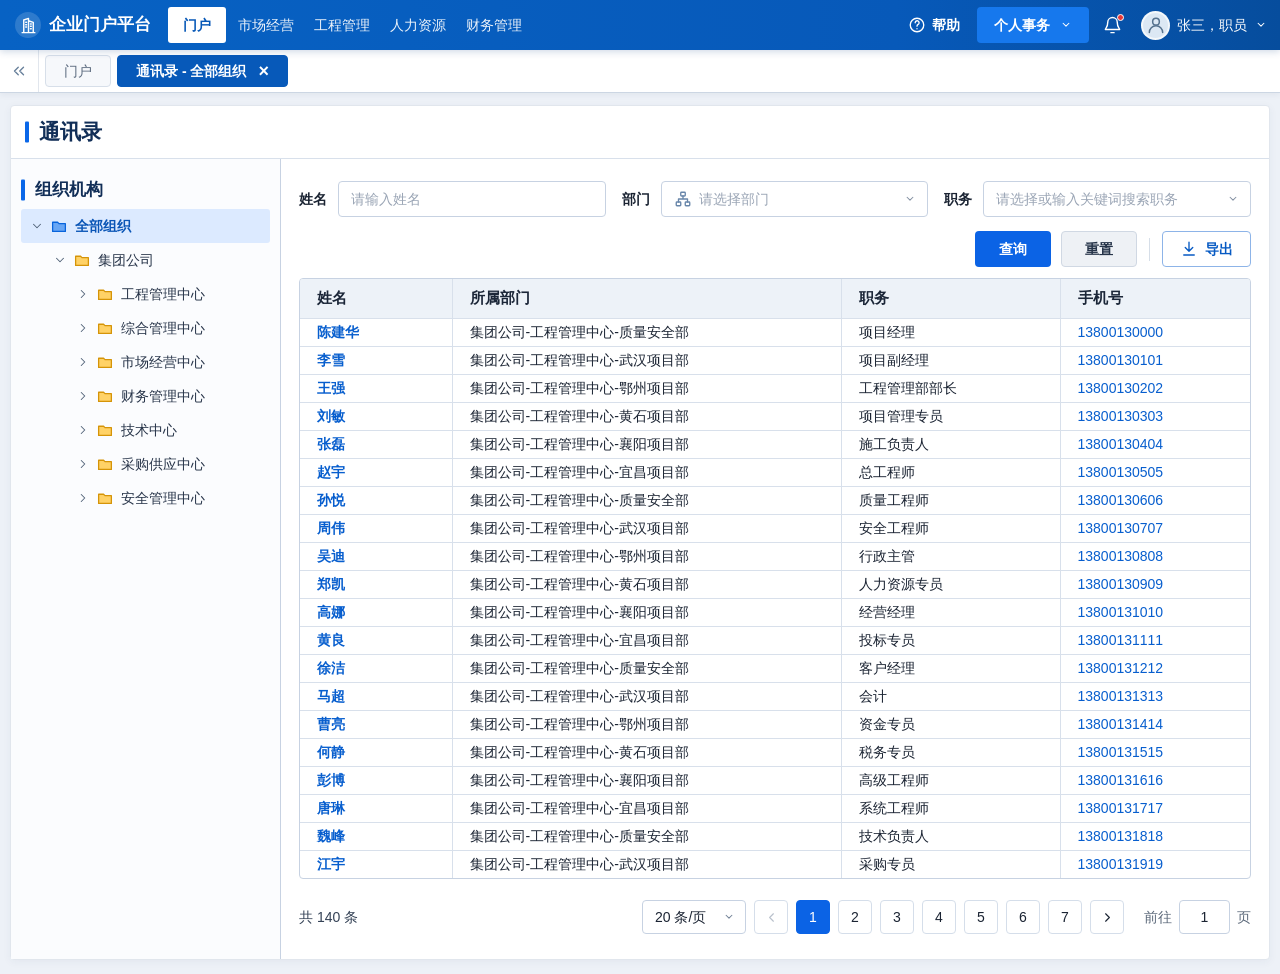
==== index.html @ 8e261357 "feat: add desktop and mobile address book prototypes" ====
<!doctype html>
<html lang="zh-CN">
<head>
  <meta charset="UTF-8">
  <meta name="viewport" content="width=device-width, initial-scale=1.0">
  <meta name="description" content="企业门户个人事务与企业通讯录静态交互原型">
  <title>企业门户平台 - 通讯录</title>
  <link rel="stylesheet" href="./css/styles.css">
</head>
<body>
  <svg class="svg-sprite" aria-hidden="true">
    <symbol id="i-building" viewBox="0 0 24 24"><path d="M4 21h16M6 21V5l6-2v18M18 21V8l-6-2M8.5 8h1M8.5 11h1M8.5 14h1M14.5 10h1M14.5 13h1M14.5 16h1"/></symbol>
    <symbol id="i-chevron-down" viewBox="0 0 24 24"><path d="m7 9 5 5 5-5"/></symbol>
    <symbol id="i-chevron-right" viewBox="0 0 24 24"><path d="m9 6 6 6-6 6"/></symbol>
    <symbol id="i-chevrons-left" viewBox="0 0 24 24"><path d="m11 17-5-5 5-5M18 17l-5-5 5-5"/></symbol>
    <symbol id="i-mail" viewBox="0 0 24 24"><rect x="3" y="5" width="18" height="14" rx="2"/><path d="m4 7 8 6 8-6"/></symbol>
    <symbol id="i-users" viewBox="0 0 24 24"><path d="M16 21v-2a4 4 0 0 0-4-4H6a4 4 0 0 0-4 4v2M9 11a4 4 0 1 0 0-8 4 4 0 0 0 0 8ZM22 21v-2a4 4 0 0 0-3-3.87M16 3.13a4 4 0 0 1 0 7.75"/></symbol>
    <symbol id="i-calendar-check" viewBox="0 0 24 24"><rect x="3" y="5" width="18" height="16" rx="2"/><path d="M16 3v4M8 3v4M3 10h18m-13 5 2 2 5-5"/></symbol>
    <symbol id="i-document" viewBox="0 0 24 24"><path d="M14 2H6a2 2 0 0 0-2 2v16a2 2 0 0 0 2 2h12a2 2 0 0 0 2-2V8Z"/><path d="M14 2v6h6M8 13h8M8 17h6"/></symbol>
    <symbol id="i-help" viewBox="0 0 24 24"><circle cx="12" cy="12" r="9"/><path d="M9.6 9a2.6 2.6 0 1 1 4.65 1.6c-.95.8-2.25 1.25-2.25 2.9M12 17h.01"/></symbol>
    <symbol id="i-bell" viewBox="0 0 24 24"><path d="M18 8a6 6 0 0 0-12 0c0 7-3 7-3 9h18c0-2-3-2-3-9M10 21h4"/></symbol>
    <symbol id="i-folder" viewBox="0 0 24 24"><path d="M3 6h7l2 2h9v11H3z"/></symbol>
    <symbol id="i-org" viewBox="0 0 24 24"><rect x="9" y="3" width="6" height="5" rx="1"/><rect x="3" y="16" width="6" height="5" rx="1"/><rect x="15" y="16" width="6" height="5" rx="1"/><path d="M12 8v4M6 16v-4h12v4"/></symbol>
    <symbol id="i-search" viewBox="0 0 24 24"><circle cx="11" cy="11" r="7"/><path d="m20 20-4-4"/></symbol>
    <symbol id="i-download" viewBox="0 0 24 24"><path d="M12 3v12m0 0 5-5m-5 5-5-5M5 20h14"/></symbol>
    <symbol id="i-close" viewBox="0 0 24 24"><path d="m6 6 12 12M18 6 6 18"/></symbol>
    <symbol id="i-info" viewBox="0 0 24 24"><circle cx="12" cy="12" r="10"/><path d="M12 10v7M12 7h.01"/></symbol>
    <symbol id="i-user" viewBox="0 0 24 24"><circle cx="12" cy="8" r="4"/><path d="M4 21a8 8 0 0 1 16 0"/></symbol>
  </svg>

  <header class="portal-header">
    <div class="brand" aria-label="企业门户平台">
      <span class="brand-mark"><svg><use href="#i-building"/></svg></span>
      <span>企业门户平台</span>
    </div>
    <nav class="main-nav" aria-label="门户主导航">
      <a class="active" href="#portal">门户</a>
      <a href="#marketing">市场经营</a>
      <a href="#engineering">工程管理</a>
      <a href="#human-resources">人力资源</a>
      <a href="#finance">财务管理</a>
    </nav>
    <div class="header-actions">
      <button class="header-link" type="button"><svg><use href="#i-help"/></svg>帮助</button>
      <div class="personal-affairs">
        <button id="affairsTrigger" class="affairs-trigger" type="button" aria-haspopup="menu" aria-expanded="false">
          个人事务 <svg><use href="#i-chevron-down"/></svg>
        </button>
        <div id="affairsDrawer" class="affairs-drawer" role="menu" aria-label="个人事务" hidden>
          <button type="button" role="menuitem" data-route="mail"><svg><use href="#i-mail"/></svg><span>邮箱</span><svg class="item-arrow"><use href="#i-chevron-right"/></svg></button>
          <button class="current" type="button" role="menuitem" data-route="contacts"><svg><use href="#i-users"/></svg><span>通讯录</span><svg class="item-arrow"><use href="#i-chevron-right"/></svg></button>
          <button type="button" role="menuitem" data-route="todo"><svg><use href="#i-calendar-check"/></svg><span>待办</span><svg class="item-arrow"><use href="#i-chevron-right"/></svg></button>
          <button type="button" role="menuitem" data-route="toread"><svg><use href="#i-document"/></svg><span>待阅</span><svg class="item-arrow"><use href="#i-chevron-right"/></svg></button>
        </div>
      </div>
      <button class="icon-button notification-button" type="button" aria-label="通知"><svg><use href="#i-bell"/></svg><span class="notification-dot"></span></button>
      <button class="account-button" type="button"><span class="avatar"><svg><use href="#i-user"/></svg></span><span>张三，职员</span><svg><use href="#i-chevron-down"/></svg></button>
    </div>
  </header>

  <div class="tab-strip" aria-label="当前打开页面">
    <button class="collapse-button" type="button" aria-label="收起侧栏"><svg><use href="#i-chevrons-left"/></svg></button>
    <span class="tab muted">门户</span>
    <span class="tab active">通讯录 - 全部组织 <button type="button" aria-label="关闭通讯录标签">×</button></span>
    <span class="tab-strip-fill"></span>
  </div>

  <main class="page-shell">
    <section class="content-panel" aria-labelledby="pageTitle">
      <div class="page-title-row"><h1 id="pageTitle">通讯录</h1></div>

      <div class="contacts-layout">
        <aside class="organization-panel" aria-labelledby="organizationTitle">
          <h2 id="organizationTitle">组织机构</h2>
          <div id="organizationTree" class="organization-tree" role="tree" aria-label="组织机构树"></div>
        </aside>

        <section class="contacts-main" aria-label="通讯录查询与人员列表">
          <form id="searchForm" class="search-form" autocomplete="off">
            <label class="field name-field"><span>姓名</span><input id="nameInput" type="search" placeholder="请输入姓名"></label>
            <div class="field department-field">
              <span>部门</span>
              <div class="select-wrap">
                <button id="departmentTrigger" class="select-control" type="button" aria-haspopup="tree" aria-expanded="false">
                  <span class="select-leading"><svg><use href="#i-org"/></svg><span id="departmentText" class="placeholder">请选择部门</span></span>
                  <svg><use href="#i-chevron-down"/></svg>
                </button>
                <div id="departmentPopover" class="select-popover department-popover" hidden>
                  <div id="departmentPickerTree" class="picker-tree" role="tree" aria-label="选择部门"></div>
                </div>
              </div>
            </div>
            <div class="field position-field">
              <span>职务</span>
              <div class="select-wrap">
                <input id="positionInput" class="searchable-select" type="search" placeholder="请选择或输入关键词搜索职务" aria-haspopup="listbox" aria-expanded="false">
                <svg class="select-chevron"><use href="#i-chevron-down"/></svg>
                <div id="positionPopover" class="select-popover position-popover" role="listbox" hidden></div>
              </div>
            </div>
            <div class="search-actions">
              <button class="btn btn-primary" type="submit">查询</button>
              <button id="resetButton" class="btn btn-secondary" type="button">重置</button>
              <span class="action-divider" aria-hidden="true"></span>
              <button id="exportButton" class="btn btn-outline" type="button"><svg><use href="#i-download"/></svg>导出</button>
            </div>
          </form>

          <div id="listHeading" class="list-heading" hidden><h2>在岗人员 <span id="resultCountHeading"></span></h2></div>

          <div class="table-wrap">
            <table class="contacts-table">
              <colgroup><col class="col-name"><col class="col-department"><col class="col-position"><col class="col-mobile"></colgroup>
              <thead><tr><th scope="col">姓名</th><th scope="col">所属部门</th><th scope="col">职务</th><th scope="col">手机号</th></tr></thead>
              <tbody id="contactsBody"></tbody>
            </table>
            <div id="tableLoading" class="table-state" hidden><span class="loading-spinner"></span>正在加载在岗人员...</div>
            <div id="emptyState" class="table-state empty-state" hidden>未找到符合当前条件的在岗人员</div>
          </div>

          <div class="pagination-bar" aria-label="通讯录分页">
            <div id="totalCount" class="total-count">共 0 条</div>
            <div class="pagination-controls">
              <label class="page-size-control"><select id="pageSizeSelect" aria-label="每页条数"><option value="20">20 条/页</option><option value="50">50 条/页</option><option value="100">100 条/页</option></select><svg><use href="#i-chevron-down"/></svg></label>
              <button id="prevPage" class="page-button arrow" type="button" aria-label="上一页"><svg><use href="#i-chevron-right"/></svg></button>
              <div id="pageNumbers" class="page-numbers"></div>
              <button id="nextPage" class="page-button arrow" type="button" aria-label="下一页"><svg><use href="#i-chevron-right"/></svg></button>
              <label class="page-jump">前往 <input id="pageJumpInput" type="number" min="1" value="1" aria-label="跳转页码"> 页</label>
            </div>
          </div>
        </section>
      </div>
    </section>
  </main>

  <div id="exportModal" class="modal-backdrop" hidden>
    <section class="dialog" role="dialog" aria-modal="true" aria-labelledby="exportDialogTitle" aria-describedby="exportDialogDescription">
      <header class="dialog-header"><h2 id="exportDialogTitle">导出通讯录</h2><button id="closeExportModal" class="dialog-close" type="button" aria-label="关闭"><svg><use href="#i-close"/></svg></button></header>
      <div class="dialog-body">
        <span class="dialog-info"><svg><use href="#i-info"/></svg></span>
        <div><p id="exportDialogDescription" class="dialog-question"></p><p>导出范围不受当前分页限制。</p><p>导出字段为：姓名、所属部门、职务、手机号。</p></div>
      </div>
      <footer class="dialog-footer"><button id="cancelExport" class="btn btn-secondary" type="button">取消</button><button id="confirmExport" class="btn btn-primary" type="button">确认导出</button></footer>
    </section>
  </div>

  <div id="toast" class="toast" role="status" aria-live="polite" hidden></div>
  <script src="./js/app.js"></script>
</body>
</html>
---- css/styles.css ----
:root {
  --portal-blue: #0759b9;
  --portal-blue-deep: #064a9d;
  --primary: #0b63e5;
  --primary-hover: #0756ca;
  --primary-soft: #e8f2ff;
  --primary-pale: #f0f6ff;
  --text: #1b2433;
  --muted: #677386;
  --placeholder: #9aa5b5;
  --border: #d8e0eb;
  --border-strong: #c7d2e2;
  --table-head: #edf2f8;
  --page-bg: #edf1f7;
  --white: #fff;
  --danger: #e63737;
  --shadow-dropdown: 0 8px 22px rgba(18, 39, 71, .22);
  --shadow-modal: 0 16px 44px rgba(17, 35, 63, .24);
}

* { box-sizing: border-box; }
html { color-scheme: light; }
body { margin: 0; min-width: 1180px; background: var(--page-bg); color: var(--text); font: 14px/1.45 "Microsoft YaHei", "PingFang SC", Arial, sans-serif; }
button, input, select { font: inherit; }
button { color: inherit; }
button, a, input, select { -webkit-tap-highlight-color: transparent; }
button:focus-visible, a:focus-visible, input:focus-visible, select:focus-visible { outline: 3px solid rgba(26, 120, 255, .24); outline-offset: 1px; }
::selection { background: #b9d7ff; color: #083f88; }
::-webkit-scrollbar { width: 10px; height: 10px; }
::-webkit-scrollbar-thumb { background: #b9c6d8; border: 3px solid transparent; border-radius: 8px; background-clip: padding-box; }
::-webkit-scrollbar-track { background: #f4f6f9; }
.svg-sprite { position: absolute; width: 0; height: 0; overflow: hidden; }
svg { width: 1em; height: 1em; fill: none; stroke: currentColor; stroke-width: 1.8; stroke-linecap: round; stroke-linejoin: round; }

.portal-header { position: relative; z-index: 30; display: flex; align-items: stretch; height: 50px; color: #fff; background: linear-gradient(90deg, #0762c4 0%, #0759b9 70%, #064d9d 100%); box-shadow: 0 2px 7px rgba(0, 53, 122, .18); }
.brand { display: flex; align-items: center; flex: 0 0 154px; gap: 8px; padding: 0 15px; font-size: 17px; font-weight: 700; white-space: nowrap; }
.brand-mark { display: grid; place-items: center; width: 26px; height: 26px; border-radius: 50%; color: #fff; background: rgba(255,255,255,.16); }
.brand-mark svg { width: 19px; height: 19px; }
.main-nav { display: flex; align-items: stretch; min-width: 0; }
.main-nav a { display: flex; align-items: center; padding: 0 15px; color: rgba(255,255,255,.92); font-size: 15px; text-decoration: none; white-space: nowrap; }
.main-nav a:hover { background: rgba(255,255,255,.1); }
.main-nav a.active { margin: 7px 2px; padding: 0 15px; border-radius: 3px; background: #fff; color: #0758b7; font-weight: 700; }
.header-actions { display: flex; align-items: center; gap: 3px; margin-left: auto; padding-right: 10px; white-space: nowrap; }
.header-link, .affairs-trigger, .icon-button, .account-button { border: 0; background: transparent; color: #fff; cursor: pointer; }
.header-link { display: flex; align-items: center; gap: 6px; height: 34px; padding: 0 14px; font-weight: 700; }
.header-link svg { width: 18px; height: 18px; }
.personal-affairs { position: relative; }
.affairs-trigger { display: flex; align-items: center; justify-content: center; gap: 9px; height: 36px; min-width: 112px; padding: 0 15px; border-radius: 4px; background: #1678ed; font-weight: 700; }
.affairs-trigger:hover, .affairs-trigger[aria-expanded="true"] { background: #2185f4; }
.affairs-trigger svg, .account-button > svg { width: 14px; height: 14px; }
.affairs-drawer { position: absolute; top: 43px; right: -48px; z-index: 40; width: 182px; padding: 6px 0; border: 1px solid #dbe2ec; border-radius: 4px; background: #fff; box-shadow: var(--shadow-dropdown); }
.affairs-drawer::before { content: ""; position: absolute; top: -7px; right: 88px; width: 13px; height: 13px; border-top: 1px solid #dbe2ec; border-left: 1px solid #dbe2ec; background: #fff; transform: rotate(45deg); }
.affairs-drawer button { position: relative; z-index: 1; display: grid; grid-template-columns: 27px 1fr 18px; align-items: center; width: 100%; min-height: 50px; padding: 0 18px; border: 0; background: #fff; color: #172033; text-align: left; cursor: pointer; }
.affairs-drawer button:hover, .affairs-drawer button.current { background: var(--primary-soft); }
.affairs-drawer button > svg:first-child { width: 22px; height: 22px; color: #0b68ed; }
.affairs-drawer button span { font-size: 16px; font-weight: 700; }
.affairs-drawer .item-arrow { width: 15px; height: 15px; color: #768399; }
.icon-button { position: relative; display: grid; place-items: center; width: 40px; height: 38px; }
.icon-button svg { width: 19px; height: 19px; }
.notification-dot { position: absolute; top: 8px; right: 8px; width: 7px; height: 7px; border: 1px solid #fff; border-radius: 50%; background: var(--danger); }
.account-button { display: flex; align-items: center; gap: 7px; height: 40px; padding: 0 2px 0 6px; }
.avatar { display: grid; place-items: center; width: 29px; height: 29px; border: 2px solid rgba(255,255,255,.7); border-radius: 50%; background: #dce8f4; color: #56728e; }
.avatar svg { width: 20px; height: 20px; }

.tab-strip { display: flex; align-items: center; height: 43px; border-bottom: 1px solid #ccd6e3; background: #fff; box-shadow: 0 2px 6px rgba(27, 52, 86, .06); }
.collapse-button { display: grid; place-items: center; width: 39px; height: 100%; border: 0; border-right: 1px solid #e1e6ed; background: #fff; color: #68809b; cursor: pointer; }
.collapse-button svg { width: 18px; height: 18px; }
.tab { display: flex; align-items: center; height: 32px; margin-left: 6px; padding: 0 18px; border: 1px solid #d7dfe9; border-radius: 4px; color: #5c6b7f; background: #f6f8fb; }
.tab.active { color: #fff; border-color: #0759b9; background: #0759b9; font-weight: 700; }
.tab button { margin-left: 12px; padding: 0; border: 0; background: transparent; color: inherit; font-size: 18px; line-height: 1; cursor: pointer; }
.tab-strip-fill { flex: 1; }

.page-shell { min-height: calc(100vh - 93px); padding: 12px 10px 14px; }
.content-panel { min-height: calc(100vh - 119px); border: 1px solid #e1e6ed; border-radius: 4px; background: #fff; box-shadow: 0 2px 9px rgba(31, 58, 91, .05); }
.page-title-row { height: 53px; padding: 0 14px; border-bottom: 1px solid var(--border); }
.page-title-row h1, .organization-panel h2, .list-heading h2 { position: relative; margin: 0; color: #112e57; font-weight: 700; }
.page-title-row h1 { display: flex; align-items: center; height: 100%; padding-left: 14px; font-size: 21px; }
.page-title-row h1::before, .organization-panel h2::before, .list-heading h2::before { content: ""; position: absolute; left: 0; top: 50%; width: 4px; height: 21px; border-radius: 1px; background: #0a67e8; transform: translateY(-50%); }
.contacts-layout { display: grid; grid-template-columns: 300px minmax(0, 1fr); min-height: calc(100vh - 173px); }
.organization-panel { padding: 12px 10px; border-right: 1px solid var(--border-strong); background: #fbfcfe; }
.organization-panel h2 { height: 38px; padding-left: 14px; font-size: 17px; line-height: 38px; }
.contacts-main { display: flex; min-width: 0; padding: 12px 18px 16px; flex-direction: column; }

.organization-tree, .picker-tree { color: #273449; user-select: none; }
.tree-node-row { display: flex; align-items: center; height: 34px; border-radius: 3px; cursor: pointer; }
.tree-node-row:hover { background: #eef5ff; }
.tree-node-row.selected { color: #0a55b6; background: #dceaff; font-weight: 700; }
.tree-expander { display: grid; place-items: center; flex: 0 0 24px; height: 100%; padding: 0; border: 0; background: transparent; color: #536479; cursor: pointer; }
.tree-expander svg { width: 14px; height: 14px; transition: transform .16s ease-out; }
.tree-expander.expanded svg { transform: rotate(90deg); }
.tree-expander.leaf { cursor: default; }
.tree-expander.leaf svg { visibility: hidden; }
.tree-icon { flex: 0 0 20px; width: 17px; height: 17px; margin-right: 6px; color: #e6a413; fill: #ffd267; stroke: #d59408; }
.tree-icon.all { color: #0864dc; fill: #68a6f4; stroke: #0864dc; }
.tree-label { overflow: hidden; padding-right: 8px; text-overflow: ellipsis; white-space: nowrap; }

.search-form { position: relative; z-index: 12; display: grid; grid-template-columns: minmax(190px, .72fr) minmax(260px, 1.05fr) minmax(290px, 1.12fr) auto; gap: 20px; align-items: end; min-height: 54px; margin-bottom: 11px; }
.field { display: grid; grid-template-columns: auto minmax(0, 1fr); align-items: center; gap: 11px; min-width: 0; }
.field > span { font-weight: 700; white-space: nowrap; }
.field input, .select-control, .page-size-control select, .page-jump input { border: 1px solid var(--border-strong); border-radius: 4px; background: #fff; color: var(--text); transition: border-color .14s ease-out, box-shadow .14s ease-out; }
.field input { min-width: 0; width: 100%; height: 36px; padding: 0 12px; }
.field input::placeholder { color: var(--placeholder); }
.field input:focus, .select-control:focus, .page-size-control select:focus, .page-jump input:focus { border-color: #478fe9; outline: 0; box-shadow: 0 0 0 3px rgba(43, 129, 235, .13); }
.select-wrap { position: relative; min-width: 0; }
.select-control { display: flex; align-items: center; justify-content: space-between; width: 100%; height: 36px; padding: 0 10px 0 12px; cursor: pointer; }
.select-control > svg { flex: 0 0 14px; width: 14px; height: 14px; color: #8390a2; }
.select-leading { display: flex; min-width: 0; align-items: center; gap: 7px; }
.select-leading svg { flex: 0 0 18px; width: 18px; height: 18px; color: #6785a9; }
.select-leading > span { overflow: hidden; text-overflow: ellipsis; white-space: nowrap; }
.placeholder { color: var(--placeholder); }
.searchable-select { padding-right: 32px !important; }
.select-chevron { position: absolute; top: 11px; right: 11px; width: 14px; height: 14px; color: #8390a2; pointer-events: none; }
.select-popover { position: absolute; z-index: 20; top: calc(100% + 5px); left: 0; right: 0; max-height: 310px; overflow: auto; border: 1px solid #d7e0ec; border-radius: 4px; background: #fff; box-shadow: var(--shadow-dropdown); }
.department-popover { min-width: 310px; padding: 8px; }
.picker-tree .tree-node-row { height: 32px; }
.picker-tree .tree-node-row.picked { color: #075ac3; background: #e6f1ff; font-weight: 700; }
.position-popover { padding: 5px 0; }
.position-option { display: block; width: 100%; min-height: 34px; padding: 7px 12px; border: 0; background: #fff; text-align: left; cursor: pointer; }
.position-option:hover, .position-option[aria-selected="true"] { color: #075ac3; background: #eaf3ff; }
.position-empty { padding: 13px; color: var(--muted); text-align: center; }
.search-actions { display: flex; align-items: center; gap: 10px; padding-bottom: 9px; white-space: nowrap; }
.btn { display: inline-flex; align-items: center; justify-content: center; gap: 7px; height: 36px; min-width: 76px; padding: 0 17px; border: 1px solid transparent; border-radius: 4px; font-weight: 700; cursor: pointer; transition: background-color .14s ease-out, border-color .14s ease-out; }
.btn-primary { color: #fff; background: var(--primary); }
.btn-primary:hover { background: var(--primary-hover); }
.btn-secondary { color: #263449; border-color: #d0d8e3; background: #eef1f5; }
.btn-secondary:hover { background: #e3e8ef; }
.btn-outline { color: #075ac3; border-color: #8db4e8; background: #fff; }
.btn-outline:hover { background: #edf5ff; }
.btn-outline svg { width: 18px; height: 18px; }
.action-divider { width: 1px; height: 23px; margin: 0 2px; background: #d6dee8; }

.list-heading { height: 34px; }
.list-heading h2 { padding-left: 13px; font-size: 16px; line-height: 30px; }
.list-heading h2::before { height: 19px; }
.list-heading h2 span { color: #5d6b7e; font-size: 14px; font-weight: 400; }
.table-wrap { position: relative; min-height: 432px; overflow: hidden; border: 1px solid var(--border-strong); border-radius: 4px; }
.contacts-table { width: 100%; table-layout: fixed; border-collapse: collapse; }
.contacts-table .col-name { width: 16%; }
.contacts-table .col-department { width: 41%; }
.contacts-table .col-position { width: 23%; }
.contacts-table .col-mobile { width: 20%; }
.contacts-table th, .contacts-table td { height: 28px; padding: 0 24px; border-right: 1px solid var(--border); border-bottom: 1px solid var(--border); text-align: left; }
.contacts-table th:last-child, .contacts-table td:last-child { border-right: 0; }
.contacts-table th { height: 39px; color: #1b2638; background: var(--table-head); font-size: 15px; font-weight: 700; }
.contacts-table tbody tr:hover { background: #f5f9ff; }
.contacts-table tbody tr:last-child td { border-bottom: 0; }
.name-cell { color: #075ece; font-weight: 700; }
.department-cell > span { display: block; overflow: hidden; text-overflow: ellipsis; white-space: nowrap; }
.mobile-link { padding: 0; border: 0; background: transparent; color: #075ece; cursor: pointer; font-variant-numeric: tabular-nums; }
.mobile-link:hover { text-decoration: underline; text-underline-offset: 3px; }
.table-state { position: absolute; inset: 40px 0 0; display: flex; align-items: center; justify-content: center; gap: 10px; color: var(--muted); background: rgba(255,255,255,.88); }
.table-state[hidden] { display: none; }
.loading-spinner { width: 20px; height: 20px; border: 2px solid #c8d9ef; border-top-color: #0a67e8; border-radius: 50%; animation: spin .7s linear infinite; }
@keyframes spin { to { transform: rotate(360deg); } }
.empty-state { background: #fff; }

.pagination-bar { display: flex; align-items: center; justify-content: space-between; min-height: 64px; padding-top: 12px; }
.total-count { color: #334155; font-variant-numeric: tabular-nums; }
.pagination-controls { display: flex; align-items: center; gap: 8px; }
.page-size-control { position: relative; display: block; }
.page-size-control select { width: 104px; height: 34px; padding: 0 30px 0 12px; appearance: none; cursor: pointer; }
.page-size-control svg { position: absolute; top: 10px; right: 10px; width: 14px; height: 14px; color: #748398; pointer-events: none; }
.page-button { min-width: 34px; height: 34px; padding: 0 9px; border: 1px solid #d5deea; border-radius: 4px; background: #fff; cursor: pointer; font-variant-numeric: tabular-nums; }
.page-button:hover:not(:disabled) { color: #075ac3; border-color: #91b9ec; background: #f3f8ff; }
.page-button.active { color: #fff; border-color: var(--primary); background: var(--primary); }
.page-button:disabled { color: #b9c1cc; cursor: not-allowed; }
.page-button.arrow { display: grid; place-items: center; padding: 0; }
.page-button.arrow svg { width: 15px; height: 15px; }
#prevPage svg { transform: rotate(180deg); }
.page-numbers { display: flex; gap: 8px; }
.page-ellipsis { display: grid; place-items: center; min-width: 22px; height: 34px; color: #66758a; }
.page-jump { display: flex; align-items: center; gap: 7px; margin-left: 12px; color: #5c697a; white-space: nowrap; }
.page-jump input { width: 51px; height: 34px; padding: 0 5px; text-align: center; font-variant-numeric: tabular-nums; }
.page-jump input::-webkit-inner-spin-button { display: none; }

.modal-backdrop { position: fixed; inset: 0; z-index: 100; display: grid; place-items: center; background: rgba(26, 38, 57, .42); }
.modal-backdrop[hidden] { display: none; }
.dialog { width: 525px; border-radius: 5px; background: #fff; box-shadow: var(--shadow-modal); animation: dialog-in .18s cubic-bezier(.22,.72,.25,1); }
@keyframes dialog-in { from { opacity: .2; transform: translateY(8px) scale(.985); } }
.dialog-header { display: flex; align-items: center; justify-content: space-between; height: 62px; padding: 0 24px; border-bottom: 1px solid #dfe5ec; }
.dialog-header h2 { margin: 0; color: #172b4a; font-size: 20px; }
.dialog-close { display: grid; place-items: center; width: 34px; height: 34px; border: 0; background: transparent; color: #607086; cursor: pointer; }
.dialog-close svg { width: 20px; height: 20px; }
.dialog-body { display: grid; grid-template-columns: 44px 1fr; gap: 12px; min-height: 143px; padding: 25px 28px 18px 42px; }
.dialog-info { display: grid; place-items: center; width: 37px; height: 37px; border-radius: 50%; color: #fff; background: #4c91f4; }
.dialog-info svg { width: 24px; height: 24px; }
.dialog-body p { margin: 7px 0; color: #5c6879; }
.dialog-body .dialog-question { margin-top: 2px; color: #172033; font-size: 17px; font-weight: 700; }
.dialog-footer { display: flex; justify-content: flex-end; gap: 12px; padding: 0 22px 20px; }
.toast { position: fixed; z-index: 120; left: 50%; top: 76px; min-width: 170px; padding: 11px 18px; border-radius: 4px; background: rgba(31, 42, 58, .94); color: #fff; text-align: center; box-shadow: 0 7px 20px rgba(11, 28, 52, .2); transform: translateX(-50%); animation: toast-in .18s ease-out; }
.toast[hidden] { display: none; }
@keyframes toast-in { from { opacity: 0; transform: translate(-50%, -8px); } }

@media (max-width: 1400px) {
  .main-nav a { padding-inline: 10px; font-size: 14px; }
  .brand { flex-basis: 145px; }
  .contacts-layout { grid-template-columns: 270px minmax(0, 1fr); }
  .search-form {
    grid-template-columns: repeat(3, minmax(0, 1fr));
    gap: 12px 16px;
    min-height: 96px;
    padding-top: 8px;
  }
  .search-actions {
    grid-column: 1 / -1;
    justify-content: flex-end;
    min-width: 0;
    padding-bottom: 0;
  }
  .contacts-table th, .contacts-table td { padding-inline: 17px; }
}
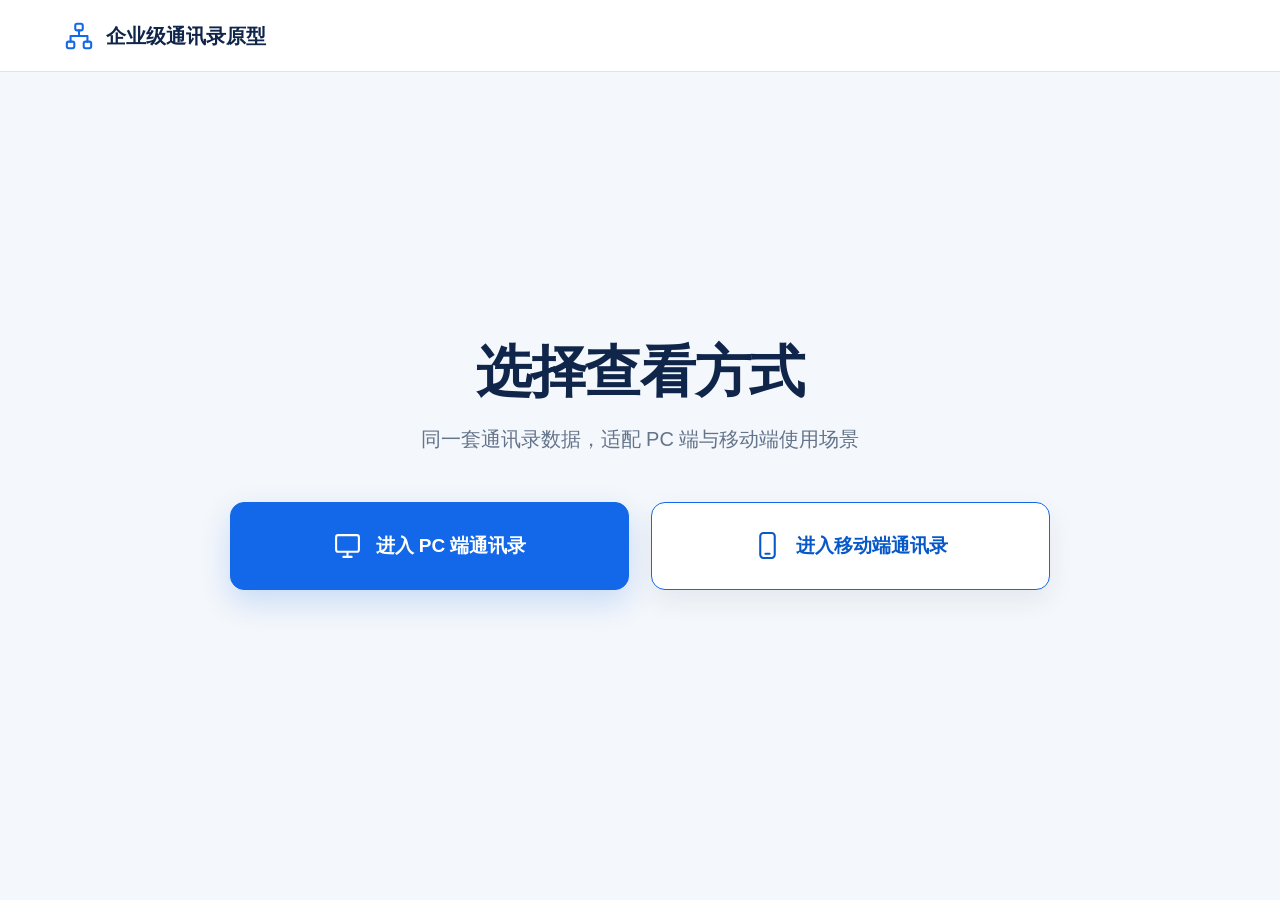
==== commit 45195f54: "feat: add prototype selector and mobile app-center flow" ====
--- a/index.html
+++ b/index.html
@@ -3,148 +3,39 @@
 <head>
   <meta charset="UTF-8">
   <meta name="viewport" content="width=device-width, initial-scale=1.0">
-  <meta name="description" content="企业门户个人事务与企业通讯录静态交互原型">
-  <title>企业门户平台 - 通讯录</title>
-  <link rel="stylesheet" href="./css/styles.css">
+  <meta name="description" content="企业级通讯录 PC 端与移动端原型统一入口">
+  <meta name="theme-color" content="#ffffff">
+  <title>企业级通讯录原型</title>
+  <link rel="stylesheet" href="./css/prototype-entry.css">
 </head>
 <body>
-  <svg class="svg-sprite" aria-hidden="true">
-    <symbol id="i-building" viewBox="0 0 24 24"><path d="M4 21h16M6 21V5l6-2v18M18 21V8l-6-2M8.5 8h1M8.5 11h1M8.5 14h1M14.5 10h1M14.5 13h1M14.5 16h1"/></symbol>
-    <symbol id="i-chevron-down" viewBox="0 0 24 24"><path d="m7 9 5 5 5-5"/></symbol>
-    <symbol id="i-chevron-right" viewBox="0 0 24 24"><path d="m9 6 6 6-6 6"/></symbol>
-    <symbol id="i-chevrons-left" viewBox="0 0 24 24"><path d="m11 17-5-5 5-5M18 17l-5-5 5-5"/></symbol>
-    <symbol id="i-mail" viewBox="0 0 24 24"><rect x="3" y="5" width="18" height="14" rx="2"/><path d="m4 7 8 6 8-6"/></symbol>
-    <symbol id="i-users" viewBox="0 0 24 24"><path d="M16 21v-2a4 4 0 0 0-4-4H6a4 4 0 0 0-4 4v2M9 11a4 4 0 1 0 0-8 4 4 0 0 0 0 8ZM22 21v-2a4 4 0 0 0-3-3.87M16 3.13a4 4 0 0 1 0 7.75"/></symbol>
-    <symbol id="i-calendar-check" viewBox="0 0 24 24"><rect x="3" y="5" width="18" height="16" rx="2"/><path d="M16 3v4M8 3v4M3 10h18m-13 5 2 2 5-5"/></symbol>
-    <symbol id="i-document" viewBox="0 0 24 24"><path d="M14 2H6a2 2 0 0 0-2 2v16a2 2 0 0 0 2 2h12a2 2 0 0 0 2-2V8Z"/><path d="M14 2v6h6M8 13h8M8 17h6"/></symbol>
-    <symbol id="i-help" viewBox="0 0 24 24"><circle cx="12" cy="12" r="9"/><path d="M9.6 9a2.6 2.6 0 1 1 4.65 1.6c-.95.8-2.25 1.25-2.25 2.9M12 17h.01"/></symbol>
-    <symbol id="i-bell" viewBox="0 0 24 24"><path d="M18 8a6 6 0 0 0-12 0c0 7-3 7-3 9h18c0-2-3-2-3-9M10 21h4"/></symbol>
-    <symbol id="i-folder" viewBox="0 0 24 24"><path d="M3 6h7l2 2h9v11H3z"/></symbol>
-    <symbol id="i-org" viewBox="0 0 24 24"><rect x="9" y="3" width="6" height="5" rx="1"/><rect x="3" y="16" width="6" height="5" rx="1"/><rect x="15" y="16" width="6" height="5" rx="1"/><path d="M12 8v4M6 16v-4h12v4"/></symbol>
-    <symbol id="i-search" viewBox="0 0 24 24"><circle cx="11" cy="11" r="7"/><path d="m20 20-4-4"/></symbol>
-    <symbol id="i-download" viewBox="0 0 24 24"><path d="M12 3v12m0 0 5-5m-5 5-5-5M5 20h14"/></symbol>
-    <symbol id="i-close" viewBox="0 0 24 24"><path d="m6 6 12 12M18 6 6 18"/></symbol>
-    <symbol id="i-info" viewBox="0 0 24 24"><circle cx="12" cy="12" r="10"/><path d="M12 10v7M12 7h.01"/></symbol>
-    <symbol id="i-user" viewBox="0 0 24 24"><circle cx="12" cy="8" r="4"/><path d="M4 21a8 8 0 0 1 16 0"/></symbol>
-  </svg>
-
-  <header class="portal-header">
-    <div class="brand" aria-label="企业门户平台">
-      <span class="brand-mark"><svg><use href="#i-building"/></svg></span>
-      <span>企业门户平台</span>
-    </div>
-    <nav class="main-nav" aria-label="门户主导航">
-      <a class="active" href="#portal">门户</a>
-      <a href="#marketing">市场经营</a>
-      <a href="#engineering">工程管理</a>
-      <a href="#human-resources">人力资源</a>
-      <a href="#finance">财务管理</a>
-    </nav>
-    <div class="header-actions">
-      <button class="header-link" type="button"><svg><use href="#i-help"/></svg>帮助</button>
-      <div class="personal-affairs">
-        <button id="affairsTrigger" class="affairs-trigger" type="button" aria-haspopup="menu" aria-expanded="false">
-          个人事务 <svg><use href="#i-chevron-down"/></svg>
-        </button>
-        <div id="affairsDrawer" class="affairs-drawer" role="menu" aria-label="个人事务" hidden>
-          <button type="button" role="menuitem" data-route="mail"><svg><use href="#i-mail"/></svg><span>邮箱</span><svg class="item-arrow"><use href="#i-chevron-right"/></svg></button>
-          <button class="current" type="button" role="menuitem" data-route="contacts"><svg><use href="#i-users"/></svg><span>通讯录</span><svg class="item-arrow"><use href="#i-chevron-right"/></svg></button>
-          <button type="button" role="menuitem" data-route="todo"><svg><use href="#i-calendar-check"/></svg><span>待办</span><svg class="item-arrow"><use href="#i-chevron-right"/></svg></button>
-          <button type="button" role="menuitem" data-route="toread"><svg><use href="#i-document"/></svg><span>待阅</span><svg class="item-arrow"><use href="#i-chevron-right"/></svg></button>
-        </div>
-      </div>
-      <button class="icon-button notification-button" type="button" aria-label="通知"><svg><use href="#i-bell"/></svg><span class="notification-dot"></span></button>
-      <button class="account-button" type="button"><span class="avatar"><svg><use href="#i-user"/></svg></span><span>张三，职员</span><svg><use href="#i-chevron-down"/></svg></button>
-    </div>
+  <header class="entry-header">
+    <a class="entry-brand" href="./index.html" aria-label="企业级通讯录原型首页">
+      <svg viewBox="0 0 32 32" aria-hidden="true">
+        <rect x="12" y="3" width="8" height="7" rx="2"></rect>
+        <rect x="3" y="22" width="8" height="7" rx="2"></rect>
+        <rect x="21" y="22" width="8" height="7" rx="2"></rect>
+        <path d="M16 10v6M7 22v-6h18v6"></path>
+      </svg>
+      <span>企业级通讯录原型</span>
+    </a>
   </header>
 
-  <div class="tab-strip" aria-label="当前打开页面">
-    <button class="collapse-button" type="button" aria-label="收起侧栏"><svg><use href="#i-chevrons-left"/></svg></button>
-    <span class="tab muted">门户</span>
-    <span class="tab active">通讯录 - 全部组织 <button type="button" aria-label="关闭通讯录标签">×</button></span>
-    <span class="tab-strip-fill"></span>
-  </div>
-
-  <main class="page-shell">
-    <section class="content-panel" aria-labelledby="pageTitle">
-      <div class="page-title-row"><h1 id="pageTitle">通讯录</h1></div>
-
-      <div class="contacts-layout">
-        <aside class="organization-panel" aria-labelledby="organizationTitle">
-          <h2 id="organizationTitle">组织机构</h2>
-          <div id="organizationTree" class="organization-tree" role="tree" aria-label="组织机构树"></div>
-        </aside>
-
-        <section class="contacts-main" aria-label="通讯录查询与人员列表">
-          <form id="searchForm" class="search-form" autocomplete="off">
-            <label class="field name-field"><span>姓名</span><input id="nameInput" type="search" placeholder="请输入姓名"></label>
-            <div class="field department-field">
-              <span>部门</span>
-              <div class="select-wrap">
-                <button id="departmentTrigger" class="select-control" type="button" aria-haspopup="tree" aria-expanded="false">
-                  <span class="select-leading"><svg><use href="#i-org"/></svg><span id="departmentText" class="placeholder">请选择部门</span></span>
-                  <svg><use href="#i-chevron-down"/></svg>
-                </button>
-                <div id="departmentPopover" class="select-popover department-popover" hidden>
-                  <div id="departmentPickerTree" class="picker-tree" role="tree" aria-label="选择部门"></div>
-                </div>
-              </div>
-            </div>
-            <div class="field position-field">
-              <span>职务</span>
-              <div class="select-wrap">
-                <input id="positionInput" class="searchable-select" type="search" placeholder="请选择或输入关键词搜索职务" aria-haspopup="listbox" aria-expanded="false">
-                <svg class="select-chevron"><use href="#i-chevron-down"/></svg>
-                <div id="positionPopover" class="select-popover position-popover" role="listbox" hidden></div>
-              </div>
-            </div>
-            <div class="search-actions">
-              <button class="btn btn-primary" type="submit">查询</button>
-              <button id="resetButton" class="btn btn-secondary" type="button">重置</button>
-              <span class="action-divider" aria-hidden="true"></span>
-              <button id="exportButton" class="btn btn-outline" type="button"><svg><use href="#i-download"/></svg>导出</button>
-            </div>
-          </form>
-
-          <div id="listHeading" class="list-heading" hidden><h2>在岗人员 <span id="resultCountHeading"></span></h2></div>
-
-          <div class="table-wrap">
-            <table class="contacts-table">
-              <colgroup><col class="col-name"><col class="col-department"><col class="col-position"><col class="col-mobile"></colgroup>
-              <thead><tr><th scope="col">姓名</th><th scope="col">所属部门</th><th scope="col">职务</th><th scope="col">手机号</th></tr></thead>
-              <tbody id="contactsBody"></tbody>
-            </table>
-            <div id="tableLoading" class="table-state" hidden><span class="loading-spinner"></span>正在加载在岗人员...</div>
-            <div id="emptyState" class="table-state empty-state" hidden>未找到符合当前条件的在岗人员</div>
-          </div>
-
-          <div class="pagination-bar" aria-label="通讯录分页">
-            <div id="totalCount" class="total-count">共 0 条</div>
-            <div class="pagination-controls">
-              <label class="page-size-control"><select id="pageSizeSelect" aria-label="每页条数"><option value="20">20 条/页</option><option value="50">50 条/页</option><option value="100">100 条/页</option></select><svg><use href="#i-chevron-down"/></svg></label>
-              <button id="prevPage" class="page-button arrow" type="button" aria-label="上一页"><svg><use href="#i-chevron-right"/></svg></button>
-              <div id="pageNumbers" class="page-numbers"></div>
-              <button id="nextPage" class="page-button arrow" type="button" aria-label="下一页"><svg><use href="#i-chevron-right"/></svg></button>
-              <label class="page-jump">前往 <input id="pageJumpInput" type="number" min="1" value="1" aria-label="跳转页码"> 页</label>
-            </div>
-          </div>
-        </section>
-      </div>
+  <main class="entry-main">
+    <section class="entry-content" aria-labelledby="entryTitle">
+      <h1 id="entryTitle">选择查看方式</h1>
+      <p>同一套通讯录数据，适配 PC 端与移动端使用场景</p>
+      <nav class="entry-actions" aria-label="选择通讯录原型版本">
+        <a class="entry-button primary" href="./address-book-pc.html">
+          <svg viewBox="0 0 28 28" aria-hidden="true"><rect x="3" y="4" width="22" height="16" rx="2"></rect><path d="M10 25h8M14 20v5"></path></svg>
+          <span>进入 PC 端通讯录</span>
+        </a>
+        <a class="entry-button secondary" href="./mobile-portal.html">
+          <svg viewBox="0 0 28 28" aria-hidden="true"><rect x="7" y="2" width="14" height="24" rx="3"></rect><path d="M12 22h4"></path></svg>
+          <span>进入移动端通讯录</span>
+        </a>
+      </nav>
     </section>
   </main>
-
-  <div id="exportModal" class="modal-backdrop" hidden>
-    <section class="dialog" role="dialog" aria-modal="true" aria-labelledby="exportDialogTitle" aria-describedby="exportDialogDescription">
-      <header class="dialog-header"><h2 id="exportDialogTitle">导出通讯录</h2><button id="closeExportModal" class="dialog-close" type="button" aria-label="关闭"><svg><use href="#i-close"/></svg></button></header>
-      <div class="dialog-body">
-        <span class="dialog-info"><svg><use href="#i-info"/></svg></span>
-        <div><p id="exportDialogDescription" class="dialog-question"></p><p>导出范围不受当前分页限制。</p><p>导出字段为：姓名、所属部门、职务、手机号。</p></div>
-      </div>
-      <footer class="dialog-footer"><button id="cancelExport" class="btn btn-secondary" type="button">取消</button><button id="confirmExport" class="btn btn-primary" type="button">确认导出</button></footer>
-    </section>
-  </div>
-
-  <div id="toast" class="toast" role="status" aria-live="polite" hidden></div>
-  <script src="./js/app.js"></script>
 </body>
 </html>
--- a/css/prototype-entry.css
+++ b/css/prototype-entry.css
@@ -0,0 +1,47 @@
+:root {
+  --entry-blue: #1268e8;
+  --entry-blue-dark: #0758c9;
+  --entry-navy: #10254a;
+  --entry-muted: #64748b;
+  --entry-line: #dbe5f1;
+  --entry-surface: #f4f7fb;
+  color-scheme: light;
+}
+
+* { box-sizing: border-box; }
+html { min-width: 320px; background: var(--entry-surface); }
+body { min-height: 100vh; margin: 0; color: var(--entry-navy); background: var(--entry-surface); font: 16px/1.5 "PingFang SC", "Microsoft YaHei", Arial, sans-serif; }
+::selection { color: #fff; background: var(--entry-blue); }
+
+.entry-header { display: flex; align-items: center; height: 72px; padding: 0 clamp(24px, 5vw, 72px); border-bottom: 1px solid var(--entry-line); background: #fff; }
+.entry-brand { display: inline-flex; align-items: center; gap: 12px; color: var(--entry-navy); font-size: 20px; font-weight: 700; text-decoration: none; }
+.entry-brand svg { width: 30px; height: 30px; color: var(--entry-blue); fill: none; stroke: currentColor; stroke-width: 2.2; stroke-linecap: round; stroke-linejoin: round; }
+
+.entry-main { display: grid; min-height: calc(100vh - 72px); place-items: center; padding: 48px 24px 90px; }
+.entry-content { width: min(820px, 100%); text-align: center; }
+.entry-content h1 { margin: 0; color: var(--entry-navy); font-size: clamp(36px, 5vw, 56px); line-height: 1.14; letter-spacing: -.025em; }
+.entry-content > p { margin: 20px 0 48px; color: var(--entry-muted); font-size: clamp(16px, 2vw, 20px); }
+.entry-actions { display: grid; grid-template-columns: repeat(2, minmax(0, 1fr)); gap: 22px; }
+.entry-button { display: flex; min-height: 88px; align-items: center; justify-content: center; gap: 14px; border: 1px solid var(--entry-blue); border-radius: 14px; font-size: 19px; font-weight: 700; text-decoration: none; transition: transform .16s ease-out, box-shadow .16s ease-out, background .16s ease-out; }
+.entry-button svg { width: 29px; height: 29px; fill: none; stroke: currentColor; stroke-width: 2; stroke-linecap: round; stroke-linejoin: round; }
+.entry-button.primary { color: #fff; background: var(--entry-blue); box-shadow: 0 12px 30px rgba(18, 104, 232, .2); }
+.entry-button.secondary { color: var(--entry-blue-dark); background: #fff; box-shadow: 0 10px 26px rgba(37, 63, 99, .08); }
+.entry-button:hover { transform: translateY(-2px); }
+.entry-button.primary:hover { background: var(--entry-blue-dark); box-shadow: 0 16px 34px rgba(18, 104, 232, .26); }
+.entry-button.secondary:hover { background: #f8fbff; box-shadow: 0 14px 30px rgba(37, 63, 99, .12); }
+.entry-button:focus-visible { outline: 3px solid rgba(18, 104, 232, .25); outline-offset: 4px; }
+
+@media (max-width: 640px) {
+  .entry-header { height: 62px; padding-inline: 18px; }
+  .entry-brand { font-size: 17px; }
+  .entry-brand svg { width: 27px; height: 27px; }
+  .entry-main { min-height: calc(100vh - 62px); padding: 36px 18px 70px; }
+  .entry-content h1 { font-size: 34px; }
+  .entry-content > p { max-width: 290px; margin: 16px auto 36px; font-size: 16px; }
+  .entry-actions { grid-template-columns: 1fr; gap: 14px; }
+  .entry-button { min-height: 72px; font-size: 17px; }
+}
+
+@media (prefers-reduced-motion: reduce) {
+  .entry-button { transition: none; }
+}
